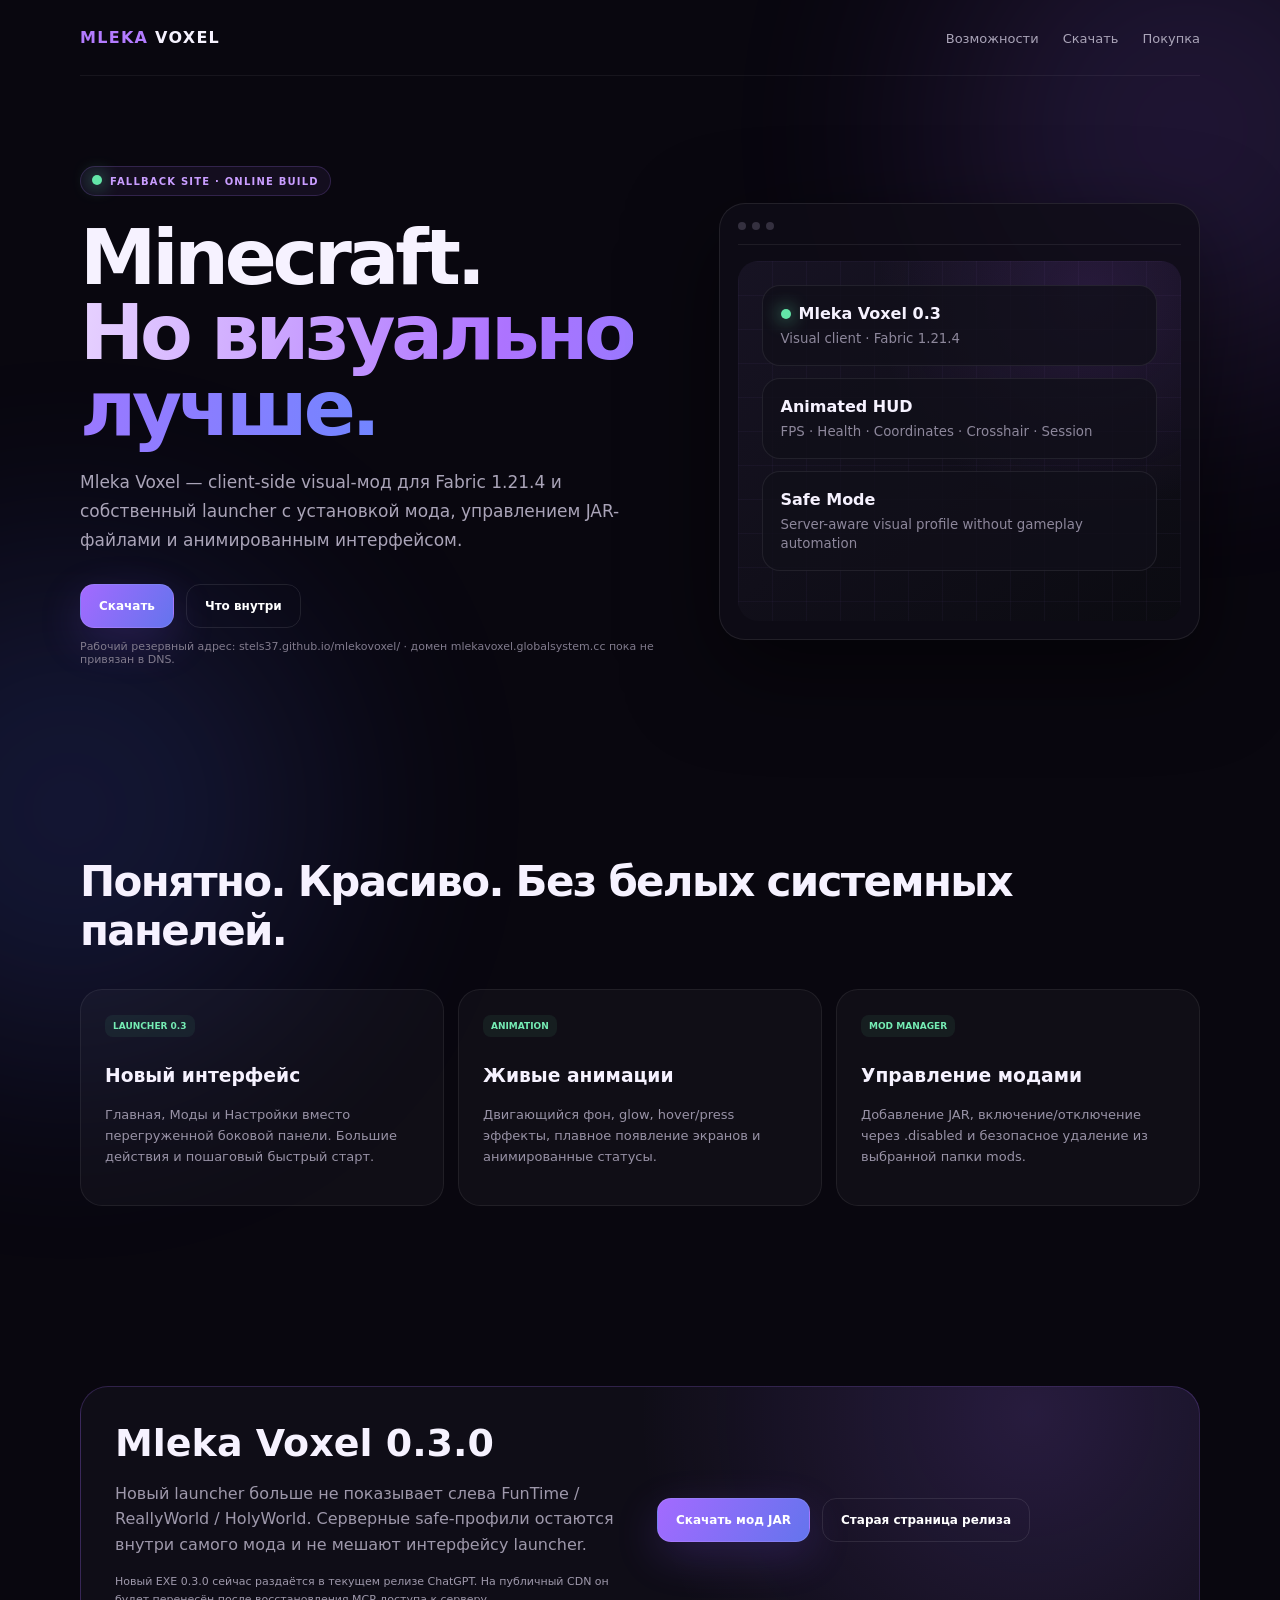
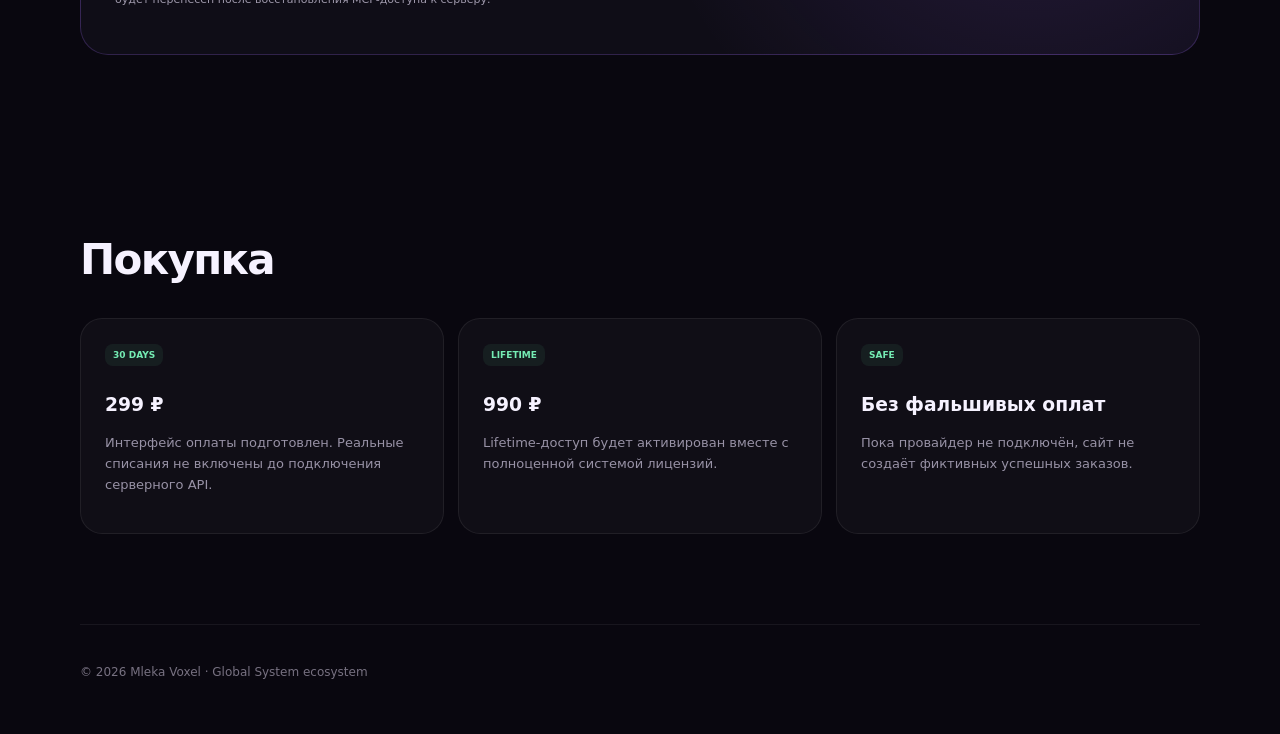
==== mlekovoxel/index.html @ 5515dfb5 "Publish Mleka Voxel fallback site" ====
<!doctype html><html lang="ru"><head><meta charset="utf-8"><meta name="viewport" content="width=device-width,initial-scale=1"><title>Mleka Voxel — Visual Client</title><meta name="theme-color" content="#09070f"><style>*{box-sizing:border-box}html{scroll-behavior:smooth}body{margin:0;background:#09070f;color:#f6f2ff;font-family:Inter,Segoe UI,system-ui,sans-serif;overflow-x:hidden}body:before,body:after{content:"";position:fixed;width:500px;height:500px;border-radius:50%;filter:blur(120px);opacity:.16;z-index:-1;animation:float 8s ease-in-out infinite}body:before{background:#9f67ff;right:-160px;top:-120px}body:after{background:#526cff;left:-180px;bottom:-160px;animation-delay:-4s}@keyframes float{50%{transform:translate(35px,28px) scale(1.08)}}.wrap{width:min(1120px,calc(100% - 36px));margin:auto}.nav{height:76px;display:flex;align-items:center;justify-content:space-between;border-bottom:1px solid #ffffff0f}.brand{font-weight:900;letter-spacing:.08em}.brand b{color:#b37bff}.nav a{color:#aaa4b8;text-decoration:none;margin-left:24px;font-size:13px}.hero{min-height:680px;display:grid;grid-template-columns:1.1fr .9fr;gap:50px;align-items:center}.badge{display:inline-block;padding:8px 11px;border:1px solid #aa78ff33;border-radius:999px;background:#a76fff12;color:#c99dff;font-size:10px;font-weight:800;letter-spacing:.12em}.hero h1{font-size:clamp(48px,6vw,78px);line-height:.98;letter-spacing:-.055em;margin:24px 0 22px}.hero h1 span{background:linear-gradient(100deg,#e7d2ff,#ad73ff,#7185ff);background-clip:text;color:transparent}.lead{color:#aaa4b8;font-size:17px;line-height:1.7;max-width:620px}.actions{display:flex;gap:12px;flex-wrap:wrap;margin-top:30px}.btn{display:inline-flex;align-items:center;justify-content:center;padding:14px 18px;border-radius:14px;text-decoration:none;font-weight:800;font-size:12px;border:1px solid #ffffff18;color:white;transition:.2s}.btn.primary{background:linear-gradient(120deg,#a36aff,#6474ed);box-shadow:0 14px 44px #8657ff33}.btn:hover{transform:translateY(-2px)}.btn.disabled{opacity:.55;cursor:default}.mock{border:1px solid #ffffff16;border-radius:26px;background:#0f0d17cc;padding:18px;box-shadow:0 30px 90px #0008;animation:tilt 6s ease-in-out infinite}@keyframes tilt{50%{transform:translateY(-8px) rotate(.5deg)}}.mocktop{display:flex;gap:6px;padding-bottom:14px;border-bottom:1px solid #ffffff12}.mocktop i{width:8px;height:8px;border-radius:50%;background:#34303f}.screen{height:360px;border-radius:20px;margin-top:16px;padding:24px;background:radial-gradient(circle at 80% 10%,#7b43b733,transparent 45%),linear-gradient(145deg,#171323,#0b0b11);position:relative;overflow:hidden}.screen:before{content:"";position:absolute;inset:0;background:linear-gradient(#b68cff0a 1px,transparent 1px),linear-gradient(90deg,#b68cff0a 1px,transparent 1px);background-size:34px 34px}.card{position:relative;z-index:1;border:1px solid #ffffff13;background:#11101acc;border-radius:18px;padding:18px;margin-bottom:12px}.card b{display:block;margin-bottom:5px}.card small{color:#8d879b}.pulse{width:10px;height:10px;border-radius:50%;background:#63e6a8;box-shadow:0 0 18px #63e6a8;display:inline-block;margin-right:8px;animation:pulse 1.4s infinite}@keyframes pulse{50%{opacity:.45;transform:scale(.8)}}section{padding:90px 0}.title{font-size:42px;letter-spacing:-.04em;margin:0 0 34px}.grid{display:grid;grid-template-columns:repeat(3,1fr);gap:14px}.feature{border:1px solid #ffffff12;background:#ffffff08;border-radius:22px;padding:24px;min-height:180px;transition:.25s}.feature:hover{transform:translateY(-5px);border-color:#b078ff44;background:#9e68ff0d}.feature h3{margin-top:28px}.feature p{color:#9892a6;line-height:1.6;font-size:13px}.download{border:1px solid #a56cff38;background:radial-gradient(circle at 85% 10%,#9d63ff2b,transparent 40%),#0f0d17;border-radius:28px;padding:34px;display:grid;grid-template-columns:1fr 1fr;gap:34px;align-items:center}.download h2{font-size:38px;margin:0 0 12px}.download p{color:#9e98ab;line-height:1.6}.notice{font-size:11px;color:#817b8d;margin-top:12px}.footer{padding:40px 0 55px;border-top:1px solid #ffffff10;color:#777181;font-size:12px}.tag{display:inline-block;padding:6px 8px;border-radius:8px;background:#63e6a812;color:#75ecb4;font-size:9px;font-weight:900}@media(max-width:850px){.hero{grid-template-columns:1fr;padding:70px 0}.mock{display:none}.grid{grid-template-columns:1fr}.download{grid-template-columns:1fr}.nav div:last-child{display:none}}</style></head><body><header class="wrap nav"><div class="brand"><b>MLEKA</b> VOXEL</div><div><a href="#features">Возможности</a><a href="#download">Скачать</a><a href="#buy">Покупка</a></div></header><main><section class="wrap hero"><div><span class="badge"><i class="pulse"></i>FALLBACK SITE · ONLINE BUILD</span><h1>Minecraft.<br><span>Но визуально лучше.</span></h1><p class="lead">Mleka Voxel — client-side visual-мод для Fabric 1.21.4 и собственный launcher с установкой мода, управлением JAR-файлами и анимированным интерфейсом.</p><div class="actions"><a class="btn primary" href="#download">Скачать</a><a class="btn" href="#features">Что внутри</a></div><p class="notice">Рабочий резервный адрес: stels37.github.io/mlekovoxel/ · домен mlekavoxel.globalsystem.cc пока не привязан в DNS.</p></div><div class="mock"><div class="mocktop"><i></i><i></i><i></i></div><div class="screen"><div class="card"><b><span class="pulse"></span>Mleka Voxel 0.3</b><small>Visual client · Fabric 1.21.4</small></div><div class="card"><b>Animated HUD</b><small>FPS · Health · Coordinates · Crosshair · Session</small></div><div class="card"><b>Safe Mode</b><small>Server-aware visual profile without gameplay automation</small></div></div></div></section><section id="features" class="wrap"><h2 class="title">Понятно. Красиво. Без белых системных панелей.</h2><div class="grid"><article class="feature"><span class="tag">LAUNCHER 0.3</span><h3>Новый интерфейс</h3><p>Главная, Моды и Настройки вместо перегруженной боковой панели. Большие действия и пошаговый быстрый старт.</p></article><article class="feature"><span class="tag">ANIMATION</span><h3>Живые анимации</h3><p>Двигающийся фон, glow, hover/press эффекты, плавное появление экранов и анимированные статусы.</p></article><article class="feature"><span class="tag">MOD MANAGER</span><h3>Управление модами</h3><p>Добавление JAR, включение/отключение через .disabled и безопасное удаление из выбранной папки mods.</p></article></div></section><section id="download" class="wrap"><div class="download"><div><h2>Mleka Voxel 0.3.0</h2><p>Новый launcher больше не показывает слева FunTime / ReallyWorld / HolyWorld. Серверные safe-профили остаются внутри самого мода и не мешают интерфейсу launcher.</p><p class="notice">Новый EXE 0.3.0 сейчас раздаётся в текущем релизе ChatGPT. На публичный CDN он будет перенесён после восстановления MCP-доступа к серверу.</p></div><div class="actions" style="margin:0"><a class="btn primary" href="../mlecovisuals/downloads/MlekaVoxel-0.2.0-mc1.21.4.jar" download>Скачать мод JAR</a><a class="btn" href="../mlecovisuals/">Старая страница релиза</a></div></div></section><section id="buy" class="wrap"><h2 class="title">Покупка</h2><div class="grid"><article class="feature"><span class="tag">30 DAYS</span><h3>299 ₽</h3><p>Интерфейс оплаты подготовлен. Реальные списания не включены до подключения серверного API.</p></article><article class="feature"><span class="tag">LIFETIME</span><h3>990 ₽</h3><p>Lifetime-доступ будет активирован вместе с полноценной системой лицензий.</p></article><article class="feature"><span class="tag">SAFE</span><h3>Без фальшивых оплат</h3><p>Пока провайдер не подключён, сайт не создаёт фиктивных успешных заказов.</p></article></div></section></main><footer class="wrap footer">© 2026 Mleka Voxel · Global System ecosystem</footer></body></html>
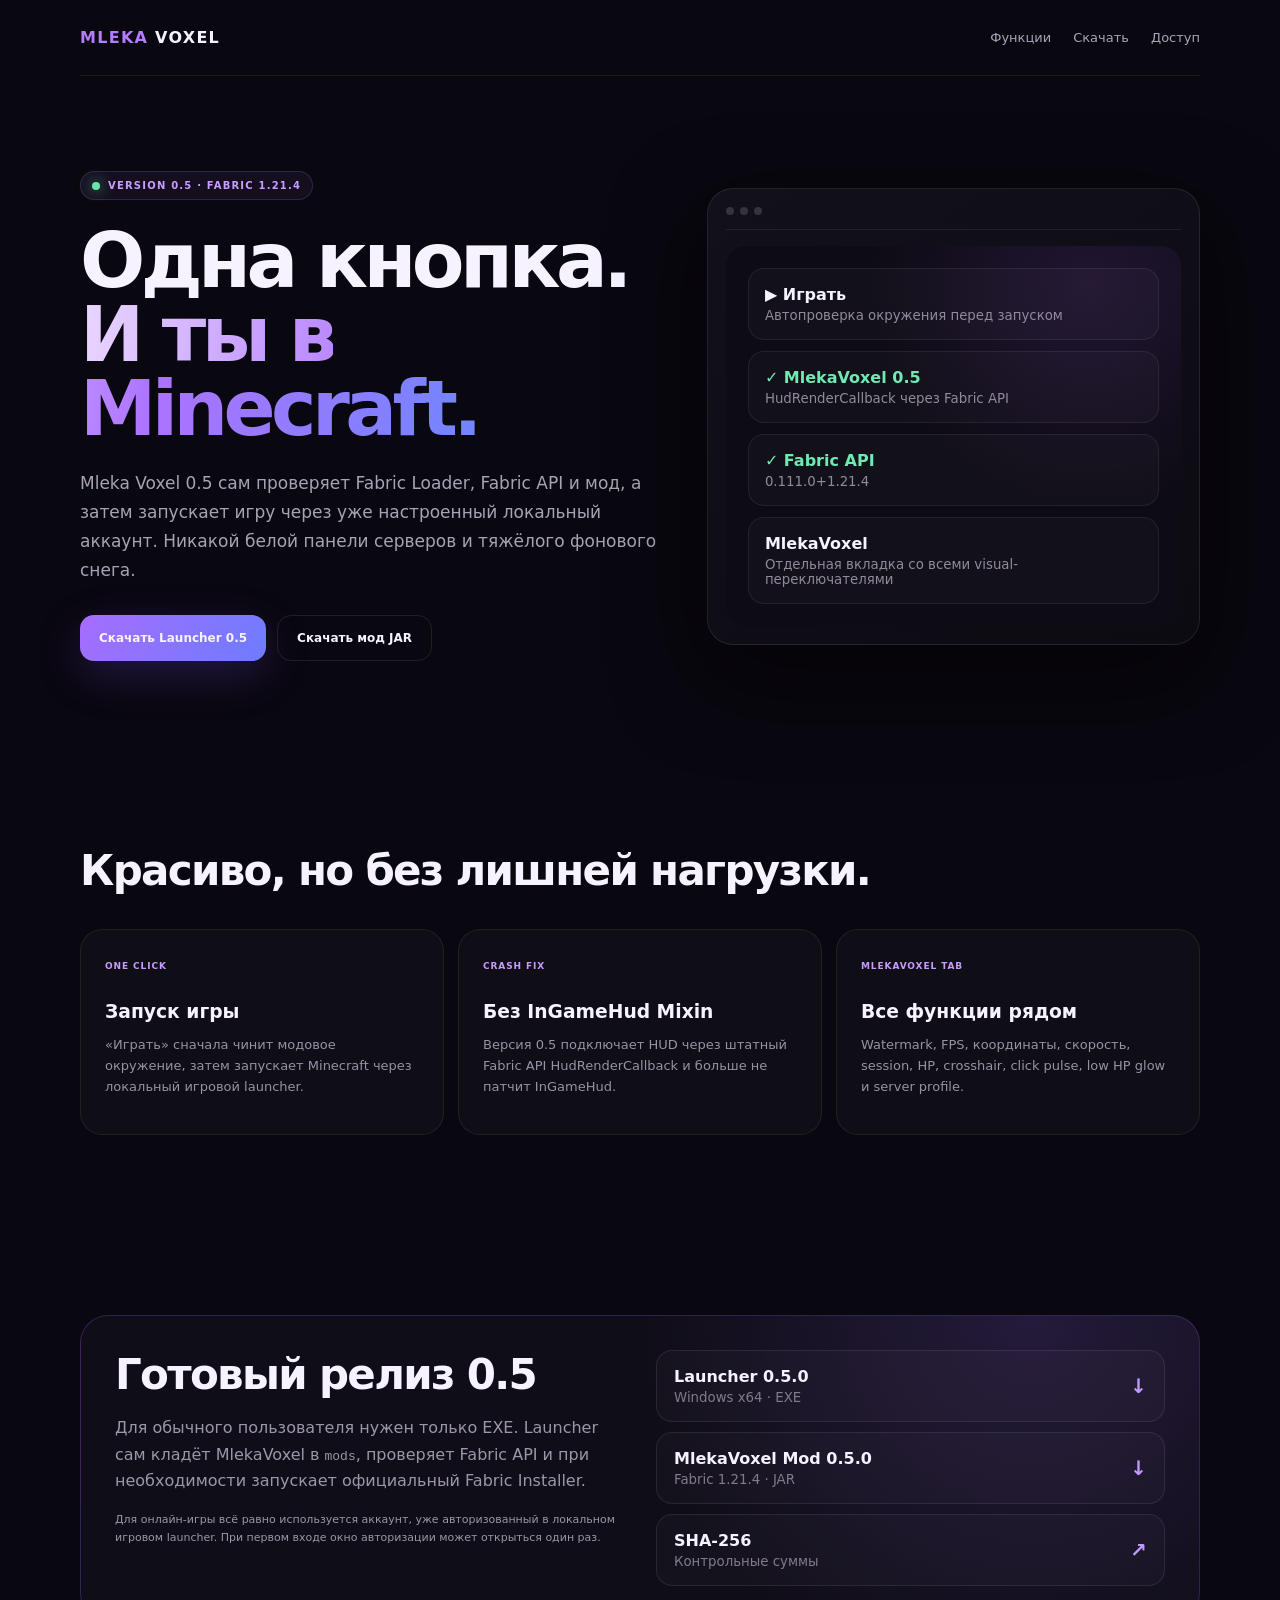
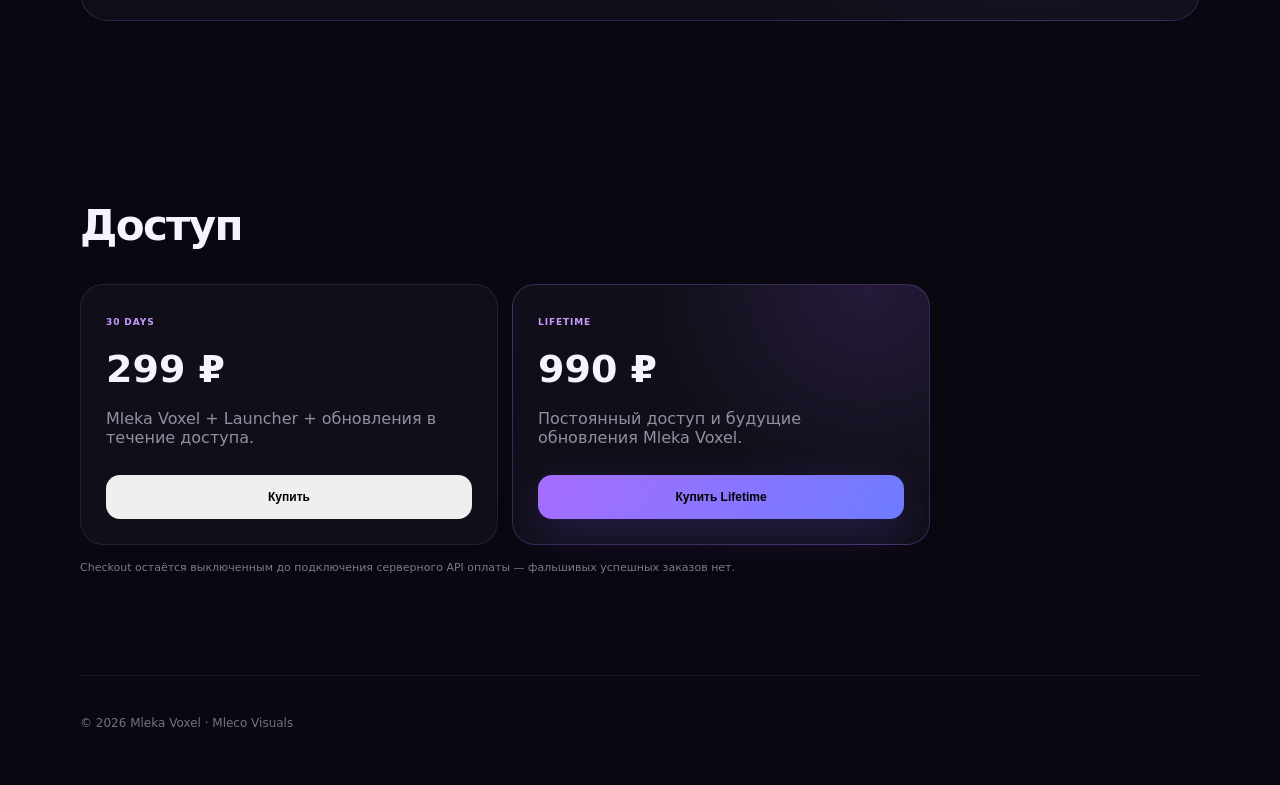
==== commit a350a1be: "Publish Mleka Voxel 0.5 landing page" ====
--- a/mlekovoxel/index.html
+++ b/mlekovoxel/index.html
@@ -1 +1,8 @@
-<!doctype html><html lang="ru"><head><meta charset="utf-8"><meta name="viewport" content="width=device-width,initial-scale=1"><title>Mleka Voxel — Visual Client</title><meta name="theme-color" content="#09070f"><style>*{box-sizing:border-box}html{scroll-behavior:smooth}body{margin:0;background:#09070f;color:#f6f2ff;font-family:Inter,Segoe UI,system-ui,sans-serif;overflow-x:hidden}body:before,body:after{content:"";position:fixed;width:500px;height:500px;border-radius:50%;filter:blur(120px);opacity:.16;z-index:-1;animation:float 8s ease-in-out infinite}body:before{background:#9f67ff;right:-160px;top:-120px}body:after{background:#526cff;left:-180px;bottom:-160px;animation-delay:-4s}@keyframes float{50%{transform:translate(35px,28px) scale(1.08)}}.wrap{width:min(1120px,calc(100% - 36px));margin:auto}.nav{height:76px;display:flex;align-items:center;justify-content:space-between;border-bottom:1px solid #ffffff0f}.brand{font-weight:900;letter-spacing:.08em}.brand b{color:#b37bff}.nav a{color:#aaa4b8;text-decoration:none;margin-left:24px;font-size:13px}.hero{min-height:680px;display:grid;grid-template-columns:1.1fr .9fr;gap:50px;align-items:center}.badge{display:inline-block;padding:8px 11px;border:1px solid #aa78ff33;border-radius:999px;background:#a76fff12;color:#c99dff;font-size:10px;font-weight:800;letter-spacing:.12em}.hero h1{font-size:clamp(48px,6vw,78px);line-height:.98;letter-spacing:-.055em;margin:24px 0 22px}.hero h1 span{background:linear-gradient(100deg,#e7d2ff,#ad73ff,#7185ff);background-clip:text;color:transparent}.lead{color:#aaa4b8;font-size:17px;line-height:1.7;max-width:620px}.actions{display:flex;gap:12px;flex-wrap:wrap;margin-top:30px}.btn{display:inline-flex;align-items:center;justify-content:center;padding:14px 18px;border-radius:14px;text-decoration:none;font-weight:800;font-size:12px;border:1px solid #ffffff18;color:white;transition:.2s}.btn.primary{background:linear-gradient(120deg,#a36aff,#6474ed);box-shadow:0 14px 44px #8657ff33}.btn:hover{transform:translateY(-2px)}.btn.disabled{opacity:.55;cursor:default}.mock{border:1px solid #ffffff16;border-radius:26px;background:#0f0d17cc;padding:18px;box-shadow:0 30px 90px #0008;animation:tilt 6s ease-in-out infinite}@keyframes tilt{50%{transform:translateY(-8px) rotate(.5deg)}}.mocktop{display:flex;gap:6px;padding-bottom:14px;border-bottom:1px solid #ffffff12}.mocktop i{width:8px;height:8px;border-radius:50%;background:#34303f}.screen{height:360px;border-radius:20px;margin-top:16px;padding:24px;background:radial-gradient(circle at 80% 10%,#7b43b733,transparent 45%),linear-gradient(145deg,#171323,#0b0b11);position:relative;overflow:hidden}.screen:before{content:"";position:absolute;inset:0;background:linear-gradient(#b68cff0a 1px,transparent 1px),linear-gradient(90deg,#b68cff0a 1px,transparent 1px);background-size:34px 34px}.card{position:relative;z-index:1;border:1px solid #ffffff13;background:#11101acc;border-radius:18px;padding:18px;margin-bottom:12px}.card b{display:block;margin-bottom:5px}.card small{color:#8d879b}.pulse{width:10px;height:10px;border-radius:50%;background:#63e6a8;box-shadow:0 0 18px #63e6a8;display:inline-block;margin-right:8px;animation:pulse 1.4s infinite}@keyframes pulse{50%{opacity:.45;transform:scale(.8)}}section{padding:90px 0}.title{font-size:42px;letter-spacing:-.04em;margin:0 0 34px}.grid{display:grid;grid-template-columns:repeat(3,1fr);gap:14px}.feature{border:1px solid #ffffff12;background:#ffffff08;border-radius:22px;padding:24px;min-height:180px;transition:.25s}.feature:hover{transform:translateY(-5px);border-color:#b078ff44;background:#9e68ff0d}.feature h3{margin-top:28px}.feature p{color:#9892a6;line-height:1.6;font-size:13px}.download{border:1px solid #a56cff38;background:radial-gradient(circle at 85% 10%,#9d63ff2b,transparent 40%),#0f0d17;border-radius:28px;padding:34px;display:grid;grid-template-columns:1fr 1fr;gap:34px;align-items:center}.download h2{font-size:38px;margin:0 0 12px}.download p{color:#9e98ab;line-height:1.6}.notice{font-size:11px;color:#817b8d;margin-top:12px}.footer{padding:40px 0 55px;border-top:1px solid #ffffff10;color:#777181;font-size:12px}.tag{display:inline-block;padding:6px 8px;border-radius:8px;background:#63e6a812;color:#75ecb4;font-size:9px;font-weight:900}@media(max-width:850px){.hero{grid-template-columns:1fr;padding:70px 0}.mock{display:none}.grid{grid-template-columns:1fr}.download{grid-template-columns:1fr}.nav div:last-child{display:none}}</style></head><body><header class="wrap nav"><div class="brand"><b>MLEKA</b> VOXEL</div><div><a href="#features">Возможности</a><a href="#download">Скачать</a><a href="#buy">Покупка</a></div></header><main><section class="wrap hero"><div><span class="badge"><i class="pulse"></i>FALLBACK SITE · ONLINE BUILD</span><h1>Minecraft.<br><span>Но визуально лучше.</span></h1><p class="lead">Mleka Voxel — client-side visual-мод для Fabric 1.21.4 и собственный launcher с установкой мода, управлением JAR-файлами и анимированным интерфейсом.</p><div class="actions"><a class="btn primary" href="#download">Скачать</a><a class="btn" href="#features">Что внутри</a></div><p class="notice">Рабочий резервный адрес: stels37.github.io/mlekovoxel/ · домен mlekavoxel.globalsystem.cc пока не привязан в DNS.</p></div><div class="mock"><div class="mocktop"><i></i><i></i><i></i></div><div class="screen"><div class="card"><b><span class="pulse"></span>Mleka Voxel 0.3</b><small>Visual client · Fabric 1.21.4</small></div><div class="card"><b>Animated HUD</b><small>FPS · Health · Coordinates · Crosshair · Session</small></div><div class="card"><b>Safe Mode</b><small>Server-aware visual profile without gameplay automation</small></div></div></div></section><section id="features" class="wrap"><h2 class="title">Понятно. Красиво. Без белых системных панелей.</h2><div class="grid"><article class="feature"><span class="tag">LAUNCHER 0.3</span><h3>Новый интерфейс</h3><p>Главная, Моды и Настройки вместо перегруженной боковой панели. Большие действия и пошаговый быстрый старт.</p></article><article class="feature"><span class="tag">ANIMATION</span><h3>Живые анимации</h3><p>Двигающийся фон, glow, hover/press эффекты, плавное появление экранов и анимированные статусы.</p></article><article class="feature"><span class="tag">MOD MANAGER</span><h3>Управление модами</h3><p>Добавление JAR, включение/отключение через .disabled и безопасное удаление из выбранной папки mods.</p></article></div></section><section id="download" class="wrap"><div class="download"><div><h2>Mleka Voxel 0.3.0</h2><p>Новый launcher больше не показывает слева FunTime / ReallyWorld / HolyWorld. Серверные safe-профили остаются внутри самого мода и не мешают интерфейсу launcher.</p><p class="notice">Новый EXE 0.3.0 сейчас раздаётся в текущем релизе ChatGPT. На публичный CDN он будет перенесён после восстановления MCP-доступа к серверу.</p></div><div class="actions" style="margin:0"><a class="btn primary" href="../mlecovisuals/downloads/MlekaVoxel-0.2.0-mc1.21.4.jar" download>Скачать мод JAR</a><a class="btn" href="../mlecovisuals/">Старая страница релиза</a></div></div></section><section id="buy" class="wrap"><h2 class="title">Покупка</h2><div class="grid"><article class="feature"><span class="tag">30 DAYS</span><h3>299 ₽</h3><p>Интерфейс оплаты подготовлен. Реальные списания не включены до подключения серверного API.</p></article><article class="feature"><span class="tag">LIFETIME</span><h3>990 ₽</h3><p>Lifetime-доступ будет активирован вместе с полноценной системой лицензий.</p></article><article class="feature"><span class="tag">SAFE</span><h3>Без фальшивых оплат</h3><p>Пока провайдер не подключён, сайт не создаёт фиктивных успешных заказов.</p></article></div></section></main><footer class="wrap footer">© 2026 Mleka Voxel · Global System ecosystem</footer></body></html>+<!doctype html><html lang="ru"><head><meta charset="utf-8"><meta name="viewport" content="width=device-width,initial-scale=1"><title>Mleka Voxel 0.5 — Visual Client</title><meta name="theme-color" content="#09070f"><style>
+*{box-sizing:border-box}html{scroll-behavior:smooth}body{margin:0;background:#09070f;color:#f6f2ff;font-family:Inter,Segoe UI,system-ui,sans-serif}a{color:inherit;text-decoration:none}.wrap{width:min(1120px,calc(100% - 36px));margin:auto}.nav{height:76px;display:flex;align-items:center;justify-content:space-between;border-bottom:1px solid #ffffff12}.brand{font-weight:900;letter-spacing:.08em}.brand b{color:#b37bff}.navlinks{display:flex;gap:22px;color:#aaa4b8;font-size:13px}.hero{min-height:680px;display:grid;grid-template-columns:1.08fr .92fr;gap:48px;align-items:center}.badge{display:inline-flex;align-items:center;gap:8px;padding:8px 11px;border:1px solid #aa78ff33;border-radius:999px;background:#a76fff12;color:#c99dff;font-size:10px;font-weight:800;letter-spacing:.12em}.dot{width:8px;height:8px;background:#63e6a8;border-radius:50%;box-shadow:0 0 15px #63e6a8}.hero h1{font-size:clamp(50px,6vw,80px);line-height:.96;letter-spacing:-.06em;margin:24px 0}.hero h1 span{background:linear-gradient(100deg,#ead8ff,#ac73ff,#7185ff);background-clip:text;color:transparent}.lead{font-size:17px;line-height:1.7;color:#a9a2b6;max-width:620px}.actions{display:flex;gap:11px;flex-wrap:wrap;margin-top:30px}.btn{display:inline-flex;align-items:center;justify-content:center;padding:15px 19px;border-radius:14px;border:1px solid #ffffff18;font-size:12px;font-weight:800;transition:.18s}.btn:hover{transform:translateY(-2px);background:#ffffff0b}.btn.primary{background:linear-gradient(120deg,#a66dff,#6e7cff);border:0;box-shadow:0 14px 45px #8158ff38}.btn.primary:hover{filter:brightness(1.08)}.mock{border:1px solid #ffffff16;border-radius:26px;background:linear-gradient(145deg,#12101b,#0c0b12);padding:18px;box-shadow:0 30px 90px #0008}.mocktop{display:flex;gap:6px;padding-bottom:14px;border-bottom:1px solid #ffffff12}.mocktop i{width:8px;height:8px;border-radius:50%;background:#373241}.screen{height:380px;border-radius:20px;margin-top:16px;padding:22px;background:radial-gradient(circle at 80% 10%,#7b43b72e,transparent 45%),#0d0b14}.screen .row{padding:16px;border:1px solid #ffffff12;border-radius:16px;margin-bottom:11px;background:#ffffff06}.row small{display:block;color:#918a9d;margin-top:4px}.ok{color:#6eeab2}.section{padding:90px 0}.section h2{font-size:42px;letter-spacing:-.04em;margin:0 0 34px}.grid{display:grid;grid-template-columns:repeat(3,1fr);gap:14px}.card{border:1px solid #ffffff12;background:#ffffff07;border-radius:22px;padding:24px;min-height:190px;transition:.2s}.card:hover{transform:translateY(-4px);border-color:#aa75ff40}.tag{font-size:9px;font-weight:900;letter-spacing:.1em;color:#c79bff}.card h3{margin:28px 0 8px}.card p{color:#9892a6;font-size:13px;line-height:1.6}.download{display:grid;grid-template-columns:1fr 1fr;gap:32px;padding:34px;border:1px solid #a56cff38;border-radius:28px;background:radial-gradient(circle at 85% 0,#9d63ff27,transparent 40%),#0f0d17}.download h2{margin:0 0 12px}.download p{color:#9d96aa;line-height:1.65}.files{display:grid;gap:10px}.file{display:flex;justify-content:space-between;align-items:center;padding:16px 17px;border:1px solid #ffffff16;border-radius:16px;background:#ffffff06;transition:.18s}.file:hover{background:#ffffff0b;transform:translateY(-2px)}.file small{display:block;color:#817b8c;margin-top:4px}.file strong{color:#c29aff;font-size:20px}.shop{display:grid;grid-template-columns:1fr 1fr;gap:14px;max-width:850px}.price{border:1px solid #ffffff14;border-radius:23px;padding:25px;background:#100e18}.price.featured{border-color:#aa75ff44;background:radial-gradient(circle at 85% 0,#9f64ff25,transparent 50%),#100e18}.price b{font-size:38px;display:block;margin:18px 0}.price p{color:#948ea1}.buy{border:0;cursor:pointer;width:100%;margin-top:12px}.note{font-size:11px;color:#7f788b}.footer{padding:40px 0 55px;border-top:1px solid #ffffff10;color:#777181;font-size:12px}@media(max-width:850px){.hero{grid-template-columns:1fr;padding:70px 0}.mock{display:none}.grid,.download,.shop{grid-template-columns:1fr}.navlinks{display:none}}
+</style></head><body><header class="wrap nav"><div class="brand"><b>MLEKA</b> VOXEL</div><div class="navlinks"><a href="#features">Функции</a><a href="#download">Скачать</a><a href="#buy">Доступ</a></div></header><main>
+<section class="wrap hero"><div><span class="badge"><i class="dot"></i> VERSION 0.5 · FABRIC 1.21.4</span><h1>Одна кнопка.<br><span>И ты в Minecraft.</span></h1><p class="lead">Mleka Voxel 0.5 сам проверяет Fabric Loader, Fabric API и мод, а затем запускает игру через уже настроенный локальный аккаунт. Никакой белой панели серверов и тяжёлого фонового снега.</p><div class="actions"><a class="btn primary" href="./downloads/MlekaVoxelLauncher-0.5.0.exe" download>Скачать Launcher 0.5</a><a class="btn" href="./downloads/MlekaVoxel-0.5.0-mc1.21.4.jar" download>Скачать мод JAR</a></div></div><div class="mock"><div class="mocktop"><i></i><i></i><i></i></div><div class="screen"><div class="row"><b>▶ Играть</b><small>Автопроверка окружения перед запуском</small></div><div class="row"><b class="ok">✓ MlekaVoxel 0.5</b><small>HudRenderCallback через Fabric API</small></div><div class="row"><b class="ok">✓ Fabric API</b><small>0.111.0+1.21.4</small></div><div class="row"><b>MlekaVoxel</b><small>Отдельная вкладка со всеми visual-переключателями</small></div></div></div></section>
+<section id="features" class="wrap section"><h2>Красиво, но без лишней нагрузки.</h2><div class="grid"><article class="card"><span class="tag">ONE CLICK</span><h3>Запуск игры</h3><p>«Играть» сначала чинит модовое окружение, затем запускает Minecraft через локальный игровой launcher.</p></article><article class="card"><span class="tag">CRASH FIX</span><h3>Без InGameHud Mixin</h3><p>Версия 0.5 подключает HUD через штатный Fabric API HudRenderCallback и больше не патчит InGameHud.</p></article><article class="card"><span class="tag">MLEKAVOXEL TAB</span><h3>Все функции рядом</h3><p>Watermark, FPS, координаты, скорость, session, HP, crosshair, click pulse, low HP glow и server profile.</p></article></div></section>
+<section id="download" class="wrap section"><div class="download"><div><h2>Готовый релиз 0.5</h2><p>Для обычного пользователя нужен только EXE. Launcher сам кладёт MlekaVoxel в <code>mods</code>, проверяет Fabric API и при необходимости запускает официальный Fabric Installer.</p><p class="note">Для онлайн-игры всё равно используется аккаунт, уже авторизованный в локальном игровом launcher. При первом входе окно авторизации может открыться один раз.</p></div><div class="files"><a class="file" href="./downloads/MlekaVoxelLauncher-0.5.0.exe" download><span><b>Launcher 0.5.0</b><small>Windows x64 · EXE</small></span><strong>↓</strong></a><a class="file" href="./downloads/MlekaVoxel-0.5.0-mc1.21.4.jar" download><span><b>MlekaVoxel Mod 0.5.0</b><small>Fabric 1.21.4 · JAR</small></span><strong>↓</strong></a><a class="file" href="./downloads/SHA256SUMS.txt" download><span><b>SHA-256</b><small>Контрольные суммы</small></span><strong>↗</strong></a></div></div></section>
+<section id="buy" class="wrap section"><h2>Доступ</h2><div class="shop"><article class="price"><span class="tag">30 DAYS</span><b>299 ₽</b><p>Mleka Voxel + Launcher + обновления в течение доступа.</p><button class="btn buy" onclick="alert('Платёжный API ещё не подключён. Списаний сейчас нет.')">Купить</button></article><article class="price featured"><span class="tag">LIFETIME</span><b>990 ₽</b><p>Постоянный доступ и будущие обновления Mleka Voxel.</p><button class="btn primary buy" onclick="alert('Платёжный API ещё не подключён. Списаний сейчас нет.')">Купить Lifetime</button></article></div><p class="note" style="margin-top:16px">Checkout остаётся выключенным до подключения серверного API оплаты — фальшивых успешных заказов нет.</p></section>
+</main><footer class="wrap footer">© 2026 Mleka Voxel · Mleco Visuals</footer></body></html>
